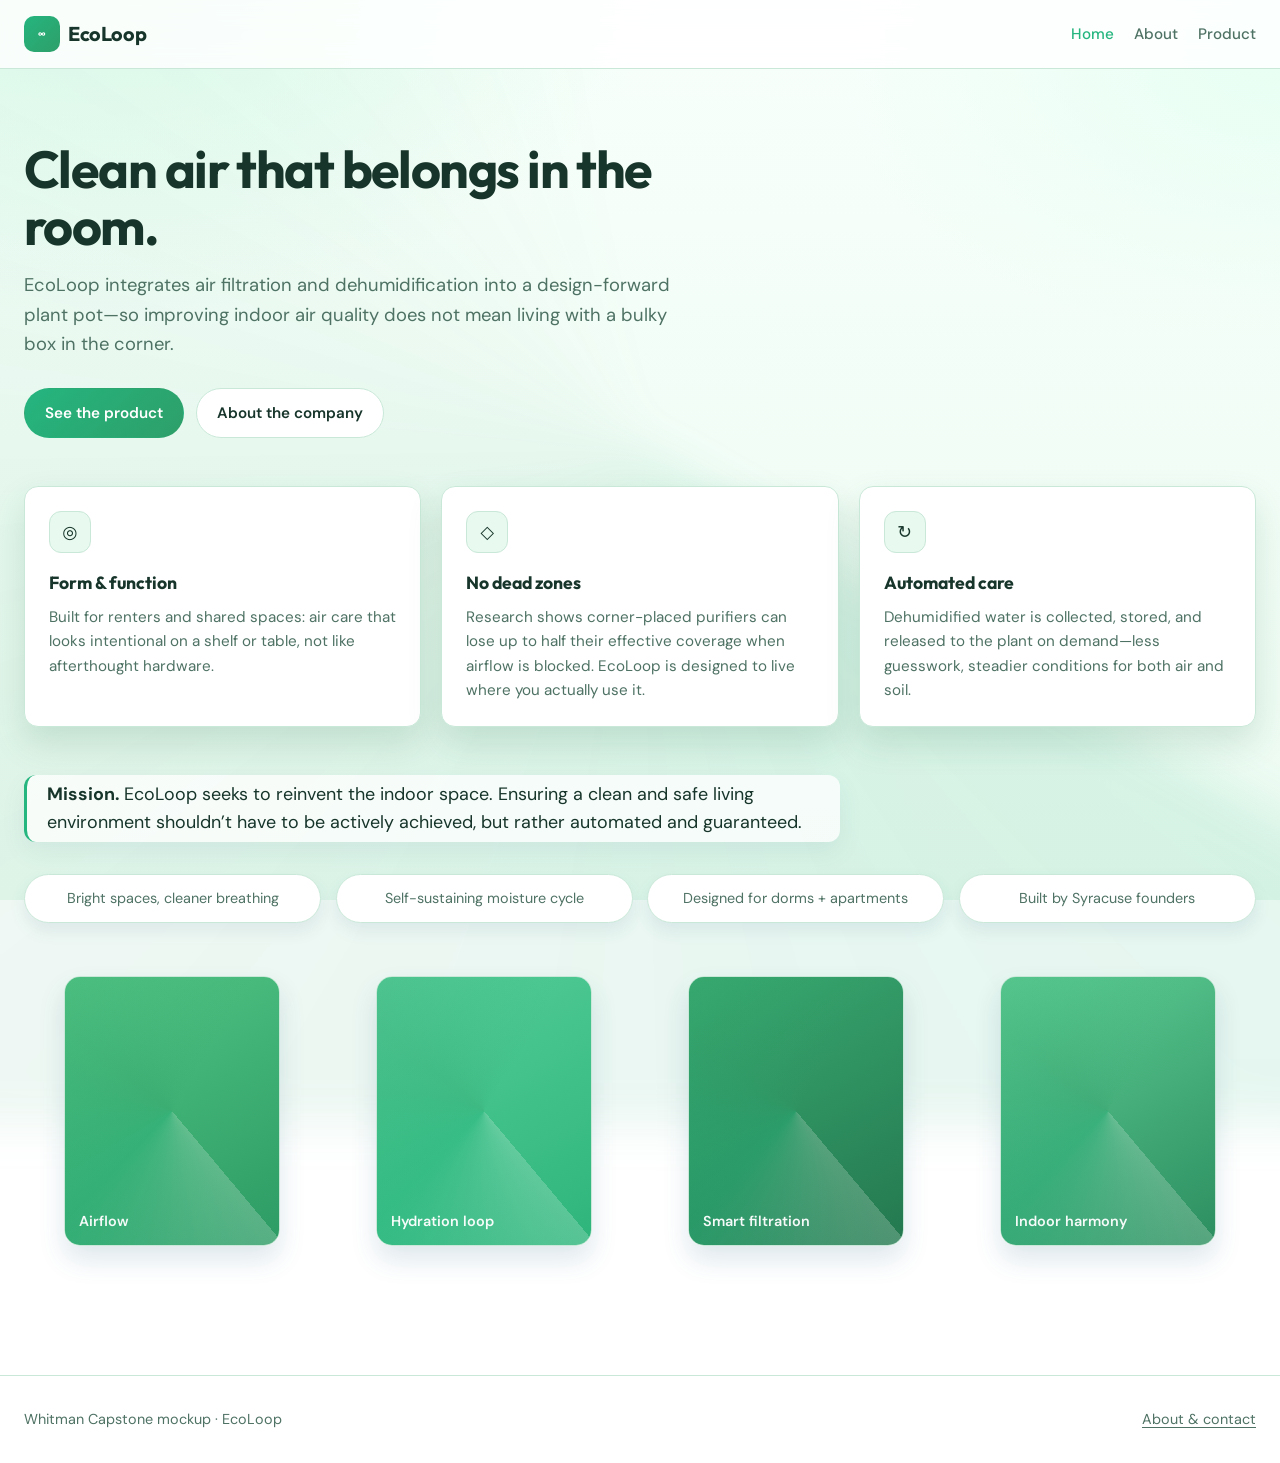
==== index.html @ 298b7ceb "inital website layout" ====
<!DOCTYPE html>
<html lang="en">
  <head>
    <meta charset="UTF-8" />
    <meta name="viewport" content="width=device-width, initial-scale=1" />
    <title>EcoLoop — Home</title>
    <link rel="preconnect" href="https://fonts.googleapis.com" />
    <link rel="preconnect" href="https://fonts.gstatic.com" crossorigin />
    <link
      href="https://fonts.googleapis.com/css2?family=DM+Sans:ital,opsz,wght@0,9..40,400;0,9..40,500;0,9..40,600;0,9..40,700;1,9..40,400&family=Outfit:wght@500;600;700&display=swap"
      rel="stylesheet"
    />
    <link rel="stylesheet" href="styles.css" />
  </head>
  <body>
    <header class="site-header">
      <div class="header-inner">
        <a class="logo" href="index.html">
          <span class="logo-mark" aria-hidden="true">∞</span>
          EcoLoop
        </a>
        <nav class="nav" aria-label="Main">
          <a href="index.html" aria-current="page">Home</a>
          <a href="about.html">About</a>
          <a href="product.html">Product</a>
        </nav>
      </div>
    </header>

    <main>
      <section class="hero">
        <h1>Clean air that belongs in the room.</h1>
        <p class="lead">
          EcoLoop integrates air filtration and dehumidification into a design-forward plant pot—so
          improving indoor air quality does not mean living with a bulky box in the corner.
        </p>
        <div class="btn-row">
          <a class="btn btn-primary" href="product.html">See the product</a>
          <a class="btn btn-ghost" href="about.html">About the company</a>
        </div>

        <div class="grid-3">
          <article class="card">
            <div class="icon-pill" aria-hidden="true">◎</div>
            <h3>Form &amp; function</h3>
            <p>
              Built for renters and shared spaces: air care that looks intentional on a shelf or
              table, not like afterthought hardware.
            </p>
          </article>
          <article class="card">
            <div class="icon-pill" aria-hidden="true">◇</div>
            <h3>No dead zones</h3>
            <p>
              Research shows corner-placed purifiers can lose up to half their effective coverage when
              airflow is blocked. EcoLoop is designed to live where you actually use it.
            </p>
          </article>
          <article class="card">
            <div class="icon-pill" aria-hidden="true">↻</div>
            <h3>Automated care</h3>
            <p>
              Dehumidified water is collected, stored, and released to the plant on demand—less
              guesswork, steadier conditions for both air and soil.
            </p>
          </article>
        </div>

        <blockquote class="mission-block" style="margin-top: 3rem">
          <p>
            <strong>Mission.</strong> EcoLoop seeks to reinvent the indoor space. Ensuring a clean and
            safe living environment shouldn’t have to be actively achieved, but rather automated and
            guaranteed.
          </p>
        </blockquote>

        <div class="highlight-strip">
          <div class="highlight-chip">Bright spaces, cleaner breathing</div>
          <div class="highlight-chip">Self-sustaining moisture cycle</div>
          <div class="highlight-chip">Designed for dorms + apartments</div>
          <div class="highlight-chip">Built by Syracuse founders</div>
        </div>

        <div class="hero-media-grid">
          <figure class="media-tile">
            <div class="media-tile-visual visual-a"><span>Airflow</span></div>
          </figure>
          <figure class="media-tile">
            <div class="media-tile-visual visual-b"><span>Hydration loop</span></div>
          </figure>
          <figure class="media-tile">
            <div class="media-tile-visual visual-c"><span>Smart filtration</span></div>
          </figure>
          <figure class="media-tile">
            <div class="media-tile-visual visual-d"><span>Indoor harmony</span></div>
          </figure>
        </div>
      </section>
    </main>

    <footer class="site-footer">
      <div class="footer-inner">
        <span>Whitman Capstone mockup · EcoLoop</span>
        <span><a href="about.html">About &amp; contact</a></span>
      </div>
    </footer>
  </body>
</html>
---- styles.css ----
/* EcoLoop — shared styles */
:root {
  --bg: #f2fff7;
  --bg-elevated: #ffffff;
  --surface: #e8f9ef;
  --text: #17352a;
  --text-muted: #4e7264;
  --accent: #25b57f;
  --accent-dim: #2e9f69;
  --ring: #c9e8d8;
  --font-sans: "DM Sans", system-ui, sans-serif;
  --font-display: "Outfit", var(--font-sans);
  --radius: 14px;
  --shadow: 0 16px 34px rgba(39, 112, 77, 0.16);
  --page-gutter: 1.5rem;
}

*,
*::before,
*::after {
  box-sizing: border-box;
}

html {
  scroll-behavior: smooth;
}

body {
  margin: 0;
  min-height: 100vh;
  display: flex;
  flex-direction: column;
  font-family: var(--font-sans);
  font-size: 1.05rem;
  line-height: 1.6;
  color: var(--text);
  background: radial-gradient(1000px 700px at 8% -10%, #d9fbe9 0%, transparent 58%),
    radial-gradient(900px 600px at 100% 5%, #e7fff3 0%, transparent 50%),
    linear-gradient(180deg, #f8fffb 0%, #ecfbf2 100%);
  background-attachment: fixed;
}

body::before {
  content: "";
  position: fixed;
  inset: -25%;
  background: conic-gradient(from 120deg, rgba(37, 181, 127, 0.12), rgba(46, 159, 105, 0.08), transparent 65%);
  filter: blur(24px);
  z-index: -1;
  animation: drift 20s linear infinite;
}

a {
  color: var(--accent);
  text-decoration-thickness: 1px;
  text-underline-offset: 3px;
}

a:hover {
  color: #1f8f62;
}

img {
  max-width: 100%;
  height: auto;
  display: block;
}

.site-header {
  position: sticky;
  top: 0;
  z-index: 50;
  border-bottom: 1px solid var(--ring);
  background: color-mix(in srgb, #ffffff 82%, transparent);
  backdrop-filter: blur(12px);
}

.header-inner {
  box-sizing: border-box;
  width: 100%;
  max-width: none;
  margin: 0;
  padding: 1rem var(--page-gutter);
  display: flex;
  align-items: center;
  justify-content: space-between;
  gap: 1rem;
}

.logo {
  font-family: var(--font-display);
  font-weight: 700;
  font-size: 1.25rem;
  letter-spacing: -0.02em;
  color: var(--text);
  text-decoration: none;
  display: inline-flex;
  align-items: center;
  gap: 0.5rem;
}

.logo-mark {
  width: 36px;
  height: 36px;
  border-radius: 10px;
  background: linear-gradient(135deg, var(--accent) 0%, var(--accent-dim) 100%);
  display: grid;
  place-items: center;
  font-size: 0.65rem;
  font-weight: 800;
  color: #ffffff;
  letter-spacing: 0;
}

.nav {
  display: flex;
  flex-wrap: wrap;
  gap: 0.35rem 1.25rem;
  align-items: center;
}

.nav a {
  color: var(--text-muted);
  text-decoration: none;
  font-weight: 500;
  font-size: 0.95rem;
}

.nav a:hover {
  color: var(--text);
}

.nav a[aria-current="page"] {
  color: var(--accent);
}

main {
  box-sizing: border-box;
  width: 100%;
  max-width: none;
  margin: 0;
  padding: 2.5rem var(--page-gutter) 4rem;
}

.hero {
  padding: 2rem 0 3rem;
}

.hero h1 {
  font-family: var(--font-display);
  font-size: clamp(2.25rem, 5vw, 3.25rem);
  line-height: 1.1;
  letter-spacing: -0.03em;
  margin: 0 0 1rem;
  max-width: 18ch;
}

.lead {
  font-size: 1.15rem;
  color: var(--text-muted);
  max-width: 52ch;
  margin: 0 0 1.75rem;
}

.btn-row {
  display: flex;
  flex-wrap: wrap;
  gap: 0.75rem;
}

.btn {
  display: inline-flex;
  align-items: center;
  justify-content: center;
  padding: 0.75rem 1.25rem;
  border-radius: 999px;
  font-weight: 600;
  font-size: 0.95rem;
  text-decoration: none;
  border: 1px solid transparent;
  cursor: pointer;
  transition: transform 0.15s ease, background 0.15s ease, border-color 0.15s ease;
}

.btn:active {
  transform: scale(0.98);
}

.btn-primary {
  background: linear-gradient(135deg, var(--accent) 0%, var(--accent-dim) 100%);
  color: #ffffff;
}

.btn-primary:hover {
  filter: brightness(1.06);
  color: #ffffff;
}

.btn-ghost {
  background: #ffffff;
  border-color: var(--ring);
  color: var(--text);
}

.btn-ghost:hover {
  border-color: var(--accent-dim);
  color: var(--accent);
}

.grid-3 {
  display: grid;
  gap: 1.25rem;
  margin-top: 3rem;
}

@media (min-width: 720px) {
  .grid-3 {
    grid-template-columns: repeat(3, 1fr);
  }
}

.card {
  background: var(--bg-elevated);
  border: 1px solid var(--ring);
  border-radius: var(--radius);
  padding: 1.5rem;
  box-shadow: var(--shadow);
  transition: transform 0.25s ease, box-shadow 0.25s ease;
}

.card:hover {
  transform: translateY(-4px);
  box-shadow: 0 20px 38px rgba(44, 106, 145, 0.2);
}

.card h3 {
  font-family: var(--font-display);
  margin: 0 0 0.5rem;
  font-size: 1.1rem;
}

.card p {
  margin: 0;
  color: var(--text-muted);
  font-size: 0.95rem;
}

.icon-pill {
  width: 42px;
  height: 42px;
  border-radius: 12px;
  background: var(--surface);
  border: 1px solid var(--ring);
  display: grid;
  place-items: center;
  margin-bottom: 1rem;
  font-size: 1.1rem;
}

.page-title {
  font-family: var(--font-display);
  font-size: clamp(1.75rem, 4vw, 2.5rem);
  letter-spacing: -0.02em;
  margin: 0 0 0.5rem;
}

.subtitle {
  color: var(--text-muted);
  margin: 0 0 2rem;
  max-width: 60ch;
}

.prose p {
  margin: 0 0 1rem;
  color: var(--text-muted);
}

.prose p:last-child {
  margin-bottom: 0;
}

.mission-block {
  border-left: 3px solid var(--accent);
  padding: 0.35rem 0 0.35rem 1.25rem;
  margin: 0 0 2rem;
  color: var(--text);
  background: rgba(255, 255, 255, 0.75);
  border-radius: 12px;
  box-shadow: 0 10px 24px rgba(49, 106, 141, 0.08);
  font-size: 1.12rem;
  line-height: 1.55;
  max-width: 68ch;
}

.mission-block p {
  margin: 0;
}

.team-showcase {
  margin-top: 2.5rem;
  text-align: center;
}

.team-showcase > .subtitle {
  margin-left: auto;
  margin-right: auto;
}

.team-meet-title {
  font-family: var(--font-display);
  font-size: clamp(1.65rem, 3.5vw, 2.25rem);
  font-weight: 700;
  letter-spacing: -0.02em;
  margin: 0 0 0.5rem;
  color: var(--text);
}

.team-grid {
  display: grid;
  gap: 1.5rem;
  margin-top: 2rem;
  text-align: left;
  grid-template-columns: 1fr;
}

@media (min-width: 640px) {
  .team-grid {
    grid-template-columns: repeat(2, 1fr);
  }
}

@media (min-width: 1024px) {
  .team-grid {
    grid-template-columns: repeat(3, 1fr);
  }
}

.team-card {
  --card-bg: #eceef1;
  --card-text: #141816;
  --card-muted: #5c6560;
  --card-accent: #5b4fc9;
  background: var(--card-bg);
  border-radius: 20px;
  overflow: hidden;
  box-shadow: 0 12px 40px rgba(0, 0, 0, 0.2);
  border: 1px solid color-mix(in srgb, var(--card-bg) 70%, #000);
  transition: transform 0.2s ease, box-shadow 0.2s ease;
}

@media (hover: hover) {
  .team-card:hover {
    transform: translateY(-3px);
    box-shadow: 0 18px 48px rgba(0, 0, 0, 0.28);
  }
}

.team-card:focus-within {
  outline: 2px solid var(--accent);
  outline-offset: 3px;
}

.team-card-media {
  position: relative;
  aspect-ratio: 4 / 5;
  overflow: hidden;
  background: #d8dde4;
}

.team-card-photo {
  width: 100%;
  height: 100%;
  display: grid;
  place-items: center;
  font-family: var(--font-display);
  font-size: clamp(2.5rem, 8vw, 3.5rem);
  font-weight: 700;
  color: rgba(255, 255, 255, 0.92);
  text-shadow: 0 1px 2px rgba(0, 0, 0, 0.25);
}

.team-card:nth-child(1) .team-card-photo {
  background: linear-gradient(155deg, #2a6b52, #1a3d30);
}

.team-card:nth-child(2) .team-card-photo {
  background: linear-gradient(155deg, #3d5a80, #243a52);
}

.team-card:nth-child(3) .team-card-photo {
  background: linear-gradient(155deg, #5c4a7a, #352848);
}

.team-card:nth-child(4) .team-card-photo {
  background: linear-gradient(155deg, #8b4d6b, #4d2638);
}

.team-card:nth-child(5) .team-card-photo {
  background: linear-gradient(155deg, #4a6fa5, #2a4266);
}

.team-card-photo img {
  width: 100%;
  height: 100%;
  object-fit: cover;
}

.team-card-overlay {
  position: absolute;
  inset: 0;
  padding: 1.15rem 1.25rem;
  background: rgba(15, 20, 18, 0.92);
  color: var(--text);
  font-size: clamp(0.95rem, 2.1vw, 1.1rem);
  line-height: 1.55;
  overflow-y: auto;
  opacity: 0;
  visibility: hidden;
  pointer-events: none;
  transition: opacity 0.28s ease, visibility 0.28s ease;
}

.team-card-overlay p {
  margin: 0;
  color: #c5d4cc;
}

@media (prefers-reduced-motion: reduce) {
  .team-card-overlay {
    transition: none;
  }

  .team-card {
    transition: none;
  }
}

.team-card:hover .team-card-overlay,
.team-card:focus-within .team-card-overlay {
  opacity: 1;
  visibility: visible;
  pointer-events: auto;
}

.team-card-body {
  padding: 1rem 1.15rem 1.15rem;
  background: var(--card-bg);
}

.team-card-body h3 {
  font-family: var(--font-display);
  margin: 0 0 0.2rem;
  font-size: 1.1rem;
  font-weight: 700;
  color: var(--card-text);
}

.team-card-title {
  margin: 0 0 0.85rem;
  font-size: 0.88rem;
  color: var(--card-muted);
  font-weight: 500;
}

.team-linkedin {
  display: inline-flex;
  align-items: center;
  justify-content: center;
  width: 34px;
  height: 34px;
  border-radius: 50%;
  background: var(--card-accent);
  color: #fff;
  text-decoration: none;
  transition: transform 0.15s ease, filter 0.15s ease;
}

.team-linkedin:hover {
  filter: brightness(1.08);
  color: #fff;
}

.team-linkedin svg {
  width: 16px;
  height: 16px;
}

.split {
  display: grid;
  gap: 2rem;
  align-items: start;
}

@media (min-width: 860px) {
  .split {
    grid-template-columns: 1fr 1fr;
  }
}

.panel {
  background: var(--bg-elevated);
  border: 1px solid var(--ring);
  border-radius: var(--radius);
  padding: 1.75rem;
}

.panel h2 {
  font-family: var(--font-display);
  font-size: 1.25rem;
  margin: 0 0 1rem;
}

.panel ul {
  margin: 0;
  padding-left: 1.2rem;
  color: var(--text-muted);
}

.panel li + li {
  margin-top: 0.5rem;
}

.product-hero {
  display: grid;
  gap: 2rem;
  align-items: center;
}

@media (min-width: 900px) {
  .product-hero {
    grid-template-columns: 1.1fr 0.9fr;
  }
}

.product-visual {
  aspect-ratio: 4 / 3;
  border-radius: calc(var(--radius) + 4px);
  border: 1px solid var(--ring);
  background: linear-gradient(160deg, var(--surface) 0%, #121816 100%);
  display: grid;
  place-items: center;
  position: relative;
  overflow: hidden;
}

.product-visual::before {
  content: "";
  position: absolute;
  inset: -40%;
  background: conic-gradient(from 120deg, transparent, rgba(61, 214, 140, 0.12), transparent 45%);
  animation: spin 18s linear infinite;
}

@keyframes spin {
  to {
    transform: rotate(360deg);
  }
}

.product-placeholder {
  position: relative;
  z-index: 1;
  text-align: center;
  padding: 2rem;
}

.product-placeholder strong {
  display: block;
  font-family: var(--font-display);
  font-size: 1.5rem;
  margin-bottom: 0.35rem;
}

.product-placeholder span {
  color: var(--text-muted);
  font-size: 0.9rem;
}

.hero-media-grid {
  margin-top: 2.25rem;
  display: grid;
  gap: 1rem;
  grid-template-columns: repeat(2, 1fr);
}

@media (min-width: 900px) {
  .hero-media-grid {
    grid-template-columns: repeat(4, 1fr);
  }
}

.media-tile {
  aspect-ratio: 4 / 5;
  border-radius: 16px;
  overflow: hidden;
  border: 1px solid var(--ring);
  box-shadow: 0 14px 26px rgba(58, 109, 145, 0.16);
  animation: bob 6s ease-in-out infinite;
}

.media-tile:nth-child(2n) {
  animation-delay: 0.8s;
}

.media-tile img {
  width: 100%;
  height: 100%;
  object-fit: cover;
}

.media-tile-visual {
  width: 100%;
  height: 100%;
  position: relative;
  overflow: hidden;
}

.media-tile-visual::before {
  content: "";
  position: absolute;
  inset: -30%;
  background: conic-gradient(from 140deg, rgba(255, 255, 255, 0.2), rgba(37, 181, 127, 0.35), rgba(46, 159, 105, 0.25), transparent 70%);
  animation: spin 11s linear infinite;
}

.media-tile-visual span {
  position: absolute;
  left: 0.85rem;
  bottom: 0.75rem;
  z-index: 1;
  font-size: 0.9rem;
  font-weight: 600;
  color: rgba(255, 255, 255, 0.95);
}

.visual-a {
  background: linear-gradient(150deg, #52c685, #2d9b64);
}

.visual-b {
  background: linear-gradient(150deg, #56ce9a, #2eb57b);
}

.visual-c {
  background: linear-gradient(150deg, #39aa71, #24784f);
}

.visual-d {
  background: linear-gradient(150deg, #5fcf96, #2c8e5f);
}

.highlight-strip {
  margin-top: 2rem;
  display: grid;
  gap: 0.9rem;
  grid-template-columns: repeat(2, minmax(0, 1fr));
}

@media (min-width: 900px) {
  .highlight-strip {
    grid-template-columns: repeat(4, minmax(0, 1fr));
  }
}

.highlight-chip {
  background: #ffffff;
  border: 1px solid var(--ring);
  border-radius: 999px;
  padding: 0.75rem 1rem;
  font-size: 0.9rem;
  color: var(--text-muted);
  text-align: center;
  box-shadow: 0 8px 16px rgba(64, 114, 149, 0.1);
}

.floating {
  animation: bob 5.5s ease-in-out infinite;
}

.product-showcase {
  margin-top: 2.25rem;
  display: grid;
  gap: 1.1rem;
  grid-template-columns: repeat(2, 1fr);
}

@media (min-width: 960px) {
  .product-showcase {
    grid-template-columns: repeat(3, 1fr);
  }
}

.product-shot {
  border-radius: 16px;
  overflow: hidden;
  border: 1px solid var(--ring);
  background: #ffffff;
  box-shadow: 0 12px 28px rgba(61, 111, 147, 0.16);
}

.product-shot img {
  width: 100%;
  aspect-ratio: 4 / 3;
  object-fit: cover;
}

.product-shot figcaption {
  padding: 0.65rem 0.8rem 0.8rem;
  font-size: 0.85rem;
  color: var(--text-muted);
}

.product-shot-visual {
  aspect-ratio: 4 / 3;
  position: relative;
  overflow: hidden;
}

.product-shot-visual::before {
  content: "";
  position: absolute;
  inset: -25%;
  background: radial-gradient(circle at 25% 25%, rgba(255, 255, 255, 0.5), transparent 35%),
    conic-gradient(from 100deg, rgba(37, 181, 127, 0.5), rgba(46, 159, 105, 0.18), transparent 75%);
  animation: spin 13s linear infinite;
}

.product-shot-visual span {
  position: absolute;
  left: 0.8rem;
  bottom: 0.8rem;
  z-index: 1;
  color: #ffffff;
  font-size: 0.95rem;
  font-weight: 700;
  text-shadow: 0 1px 2px rgba(0, 0, 0, 0.2);
}

@keyframes bob {
  0%,
  100% {
    transform: translateY(0);
  }
  50% {
    transform: translateY(-8px);
  }
}

@keyframes drift {
  0% {
    transform: rotate(0deg) scale(1);
  }
  50% {
    transform: rotate(180deg) scale(1.05);
  }
  100% {
    transform: rotate(360deg) scale(1);
  }
}

.spec-table {
  width: 100%;
  border-collapse: collapse;
  font-size: 0.95rem;
}

.spec-table th,
.spec-table td {
  text-align: left;
  padding: 0.65rem 0;
  border-bottom: 1px solid var(--ring);
}

.spec-table th {
  color: var(--text-muted);
  font-weight: 500;
  width: 42%;
}

.site-footer {
  border-top: 1px solid var(--ring);
  padding: 2rem var(--page-gutter);
  margin-top: auto;
}

.footer-inner {
  box-sizing: border-box;
  width: 100%;
  max-width: none;
  margin: 0;
  display: flex;
  flex-wrap: wrap;
  gap: 1rem;
  justify-content: space-between;
  align-items: center;
  color: var(--text-muted);
  font-size: 0.9rem;
}

.footer-inner a {
  color: var(--text-muted);
}

.footer-inner a:hover {
  color: var(--accent);
}
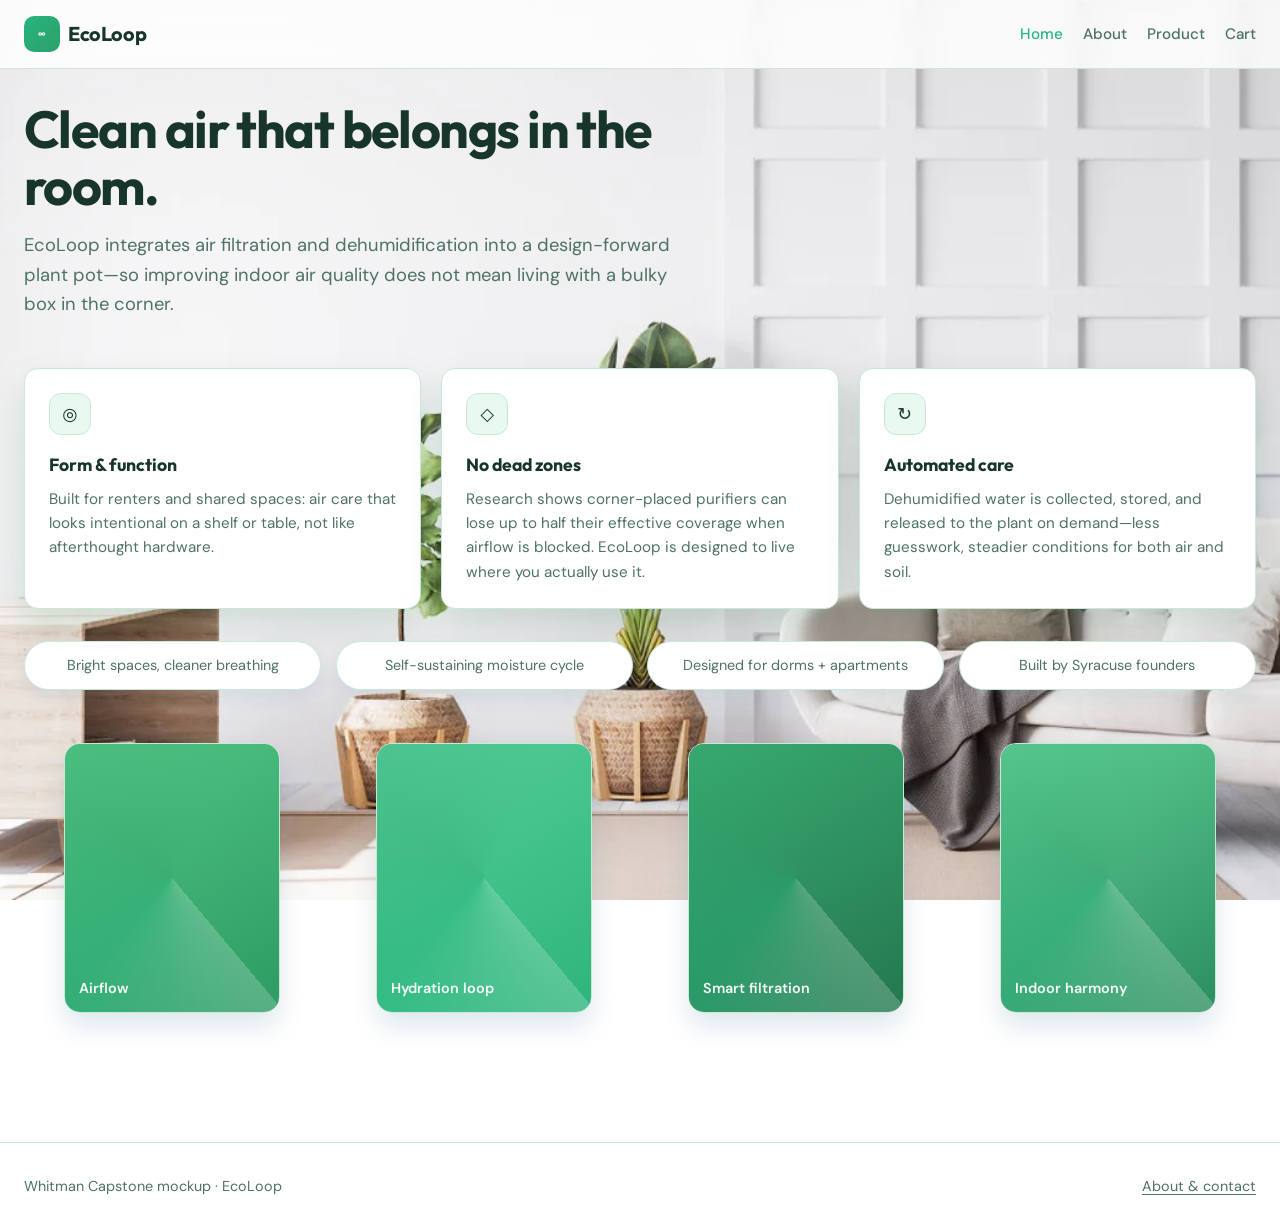
==== commit e90d05d0: "background and initial changes" ====
--- a/index.html
+++ b/index.html
@@ -12,7 +12,7 @@
     />
     <link rel="stylesheet" href="styles.css" />
   </head>
-  <body>
+  <body class="home-page">
     <header class="site-header">
       <div class="header-inner">
         <a class="logo" href="index.html">
@@ -23,6 +23,7 @@
           <a href="index.html" aria-current="page">Home</a>
           <a href="about.html">About</a>
           <a href="product.html">Product</a>
+          <a href="cart.html">Cart</a>
         </nav>
       </div>
     </header>
@@ -34,10 +35,6 @@
           EcoLoop integrates air filtration and dehumidification into a design-forward plant pot—so
           improving indoor air quality does not mean living with a bulky box in the corner.
         </p>
-        <div class="btn-row">
-          <a class="btn btn-primary" href="product.html">See the product</a>
-          <a class="btn btn-ghost" href="about.html">About the company</a>
-        </div>
 
         <div class="grid-3">
           <article class="card">
@@ -65,14 +62,6 @@
             </p>
           </article>
         </div>
-
-        <blockquote class="mission-block" style="margin-top: 3rem">
-          <p>
-            <strong>Mission.</strong> EcoLoop seeks to reinvent the indoor space. Ensuring a clean and
-            safe living environment shouldn’t have to be actively achieved, but rather automated and
-            guaranteed.
-          </p>
-        </blockquote>
 
         <div class="highlight-strip">
           <div class="highlight-chip">Bright spaces, cleaner breathing</div>
--- a/styles.css
+++ b/styles.css
@@ -50,6 +50,22 @@
   animation: drift 20s linear infinite;
 }
 
+.home-page {
+  background: url("images/minimalisthome") center / cover fixed no-repeat;
+}
+
+.home-page::before {
+  display: none;
+}
+
+.home-page main {
+  padding-top: 1.25rem;
+}
+
+.home-page .hero {
+  padding-top: 0.75rem;
+}
+
 a {
   color: var(--accent);
   text-decoration-thickness: 1px;
@@ -777,6 +793,45 @@
   width: 42%;
 }
 
+.comparison-wrap {
+  overflow-x: auto;
+}
+
+.comparison-table {
+  width: 100%;
+  border-collapse: collapse;
+  min-width: 760px;
+  font-size: 0.93rem;
+}
+
+.comparison-table th,
+.comparison-table td {
+  border-bottom: 1px solid var(--ring);
+  padding: 0.75rem 0.55rem;
+  text-align: left;
+  vertical-align: top;
+}
+
+.comparison-table thead th {
+  font-family: var(--font-display);
+  color: var(--text);
+  font-size: 0.98rem;
+}
+
+.comparison-table tbody th {
+  color: var(--text);
+  width: 20%;
+  font-weight: 600;
+}
+
+.comparison-table tbody td {
+  color: var(--text-muted);
+}
+
+.cart-panel p {
+  color: var(--text-muted);
+}
+
 .site-footer {
   border-top: 1px solid var(--ring);
   padding: 2rem var(--page-gutter);
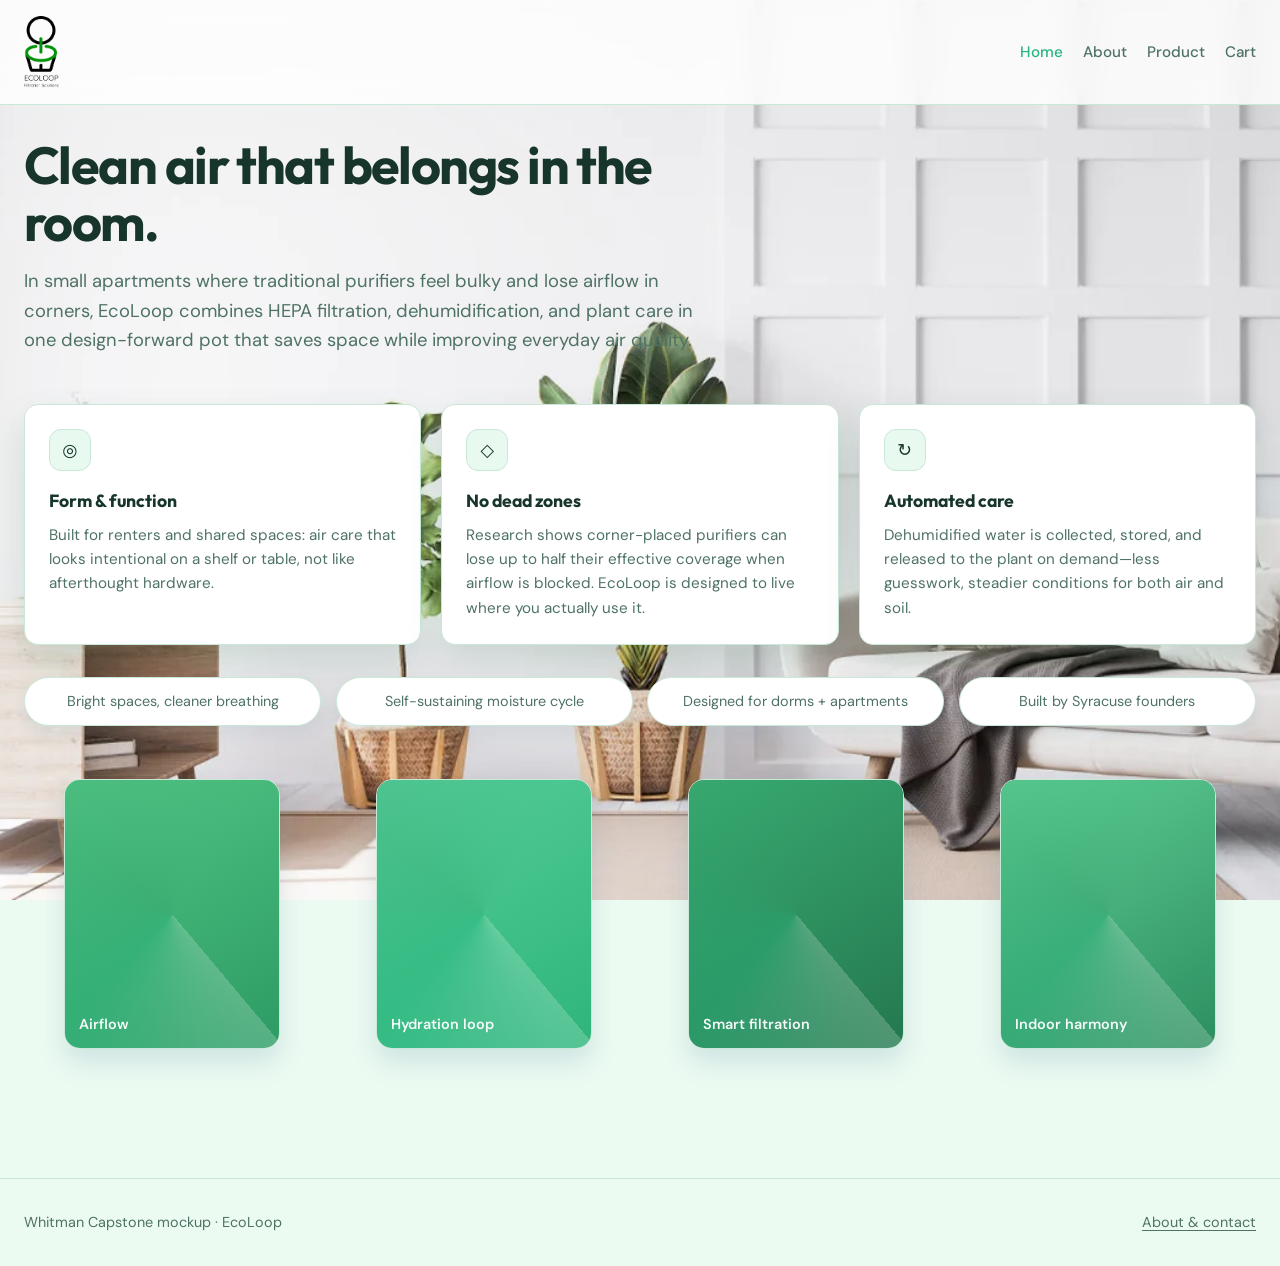
==== commit 3d978b8b: "more updates" ====
--- a/index.html
+++ b/index.html
@@ -16,8 +16,13 @@
     <header class="site-header">
       <div class="header-inner">
         <a class="logo" href="index.html">
-          <span class="logo-mark" aria-hidden="true">∞</span>
-          EcoLoop
+          <img
+            class="logo-img"
+            src="images/EcoLoopLogo.png"
+            alt="EcoLoop — Filtration Solutions"
+            width="194"
+            height="392"
+          />
         </a>
         <nav class="nav" aria-label="Main">
           <a href="index.html" aria-current="page">Home</a>
@@ -32,8 +37,9 @@
       <section class="hero">
         <h1>Clean air that belongs in the room.</h1>
         <p class="lead">
-          EcoLoop integrates air filtration and dehumidification into a design-forward plant pot—so
-          improving indoor air quality does not mean living with a bulky box in the corner.
+          In small apartments where traditional purifiers feel bulky and lose airflow in corners,
+          EcoLoop combines HEPA filtration, dehumidification, and plant care in one design-forward pot
+          that saves space while improving everyday air quality.
         </p>
 
         <div class="grid-3">
--- a/styles.css
+++ b/styles.css
@@ -51,7 +51,12 @@
 }
 
 .home-page {
-  background: url("images/minimalisthome") center / cover fixed no-repeat;
+  background-color: #ecfbf2;
+  background-image: url("./images/minimalisthome.webp"), url("images/minimalisthome.webp");
+  background-position: center;
+  background-size: cover;
+  background-attachment: fixed;
+  background-repeat: no-repeat;
 }
 
 .home-page::before {
@@ -104,28 +109,30 @@
 }
 
 .logo {
-  font-family: var(--font-display);
-  font-weight: 700;
-  font-size: 1.25rem;
-  letter-spacing: -0.02em;
-  color: var(--text);
   text-decoration: none;
   display: inline-flex;
   align-items: center;
-  gap: 0.5rem;
-}
-
-.logo-mark {
-  width: 36px;
-  height: 36px;
+  flex-shrink: 0;
+  line-height: 0;
   border-radius: 10px;
-  background: linear-gradient(135deg, var(--accent) 0%, var(--accent-dim) 100%);
-  display: grid;
-  place-items: center;
-  font-size: 0.65rem;
-  font-weight: 800;
-  color: #ffffff;
-  letter-spacing: 0;
+}
+
+.logo:focus-visible {
+  outline: 2px solid var(--accent);
+  outline-offset: 4px;
+}
+
+.logo-img {
+  height: 4.5rem;
+  width: auto;
+  display: block;
+  object-fit: contain;
+}
+
+@media (max-width: 520px) {
+  .logo-img {
+    height: 3.5rem;
+  }
 }
 
 .nav {
@@ -501,18 +508,6 @@
   height: 16px;
 }
 
-.split {
-  display: grid;
-  gap: 2rem;
-  align-items: start;
-}
-
-@media (min-width: 860px) {
-  .split {
-    grid-template-columns: 1fr 1fr;
-  }
-}
-
 .panel {
   background: var(--bg-elevated);
   border: 1px solid var(--ring);
@@ -549,22 +544,10 @@
 }
 
 .product-visual {
-  aspect-ratio: 4 / 3;
-  border-radius: calc(var(--radius) + 4px);
-  border: 1px solid var(--ring);
-  background: linear-gradient(160deg, var(--surface) 0%, #121816 100%);
-  display: grid;
-  place-items: center;
-  position: relative;
-  overflow: hidden;
-}
-
-.product-visual::before {
-  content: "";
-  position: absolute;
-  inset: -40%;
-  background: conic-gradient(from 120deg, transparent, rgba(61, 214, 140, 0.12), transparent 45%);
-  animation: spin 18s linear infinite;
+  display: flex;
+  justify-content: center;
+  align-items: flex-start;
+  overflow: visible;
 }
 
 @keyframes spin {
@@ -573,23 +556,18 @@
   }
 }
 
-.product-placeholder {
-  position: relative;
-  z-index: 1;
-  text-align: center;
-  padding: 2rem;
-}
-
-.product-placeholder strong {
-  display: block;
-  font-family: var(--font-display);
-  font-size: 1.5rem;
-  margin-bottom: 0.35rem;
-}
-
-.product-placeholder span {
-  color: var(--text-muted);
-  font-size: 0.9rem;
+.product-mockup {
+  width: min(640px, 120%);
+  max-width: none;
+  height: auto;
+  object-fit: contain;
+}
+
+@media (max-width: 899px) {
+  .product-mockup {
+    width: 100%;
+    max-width: 560px;
+  }
 }
 
 .hero-media-grid {
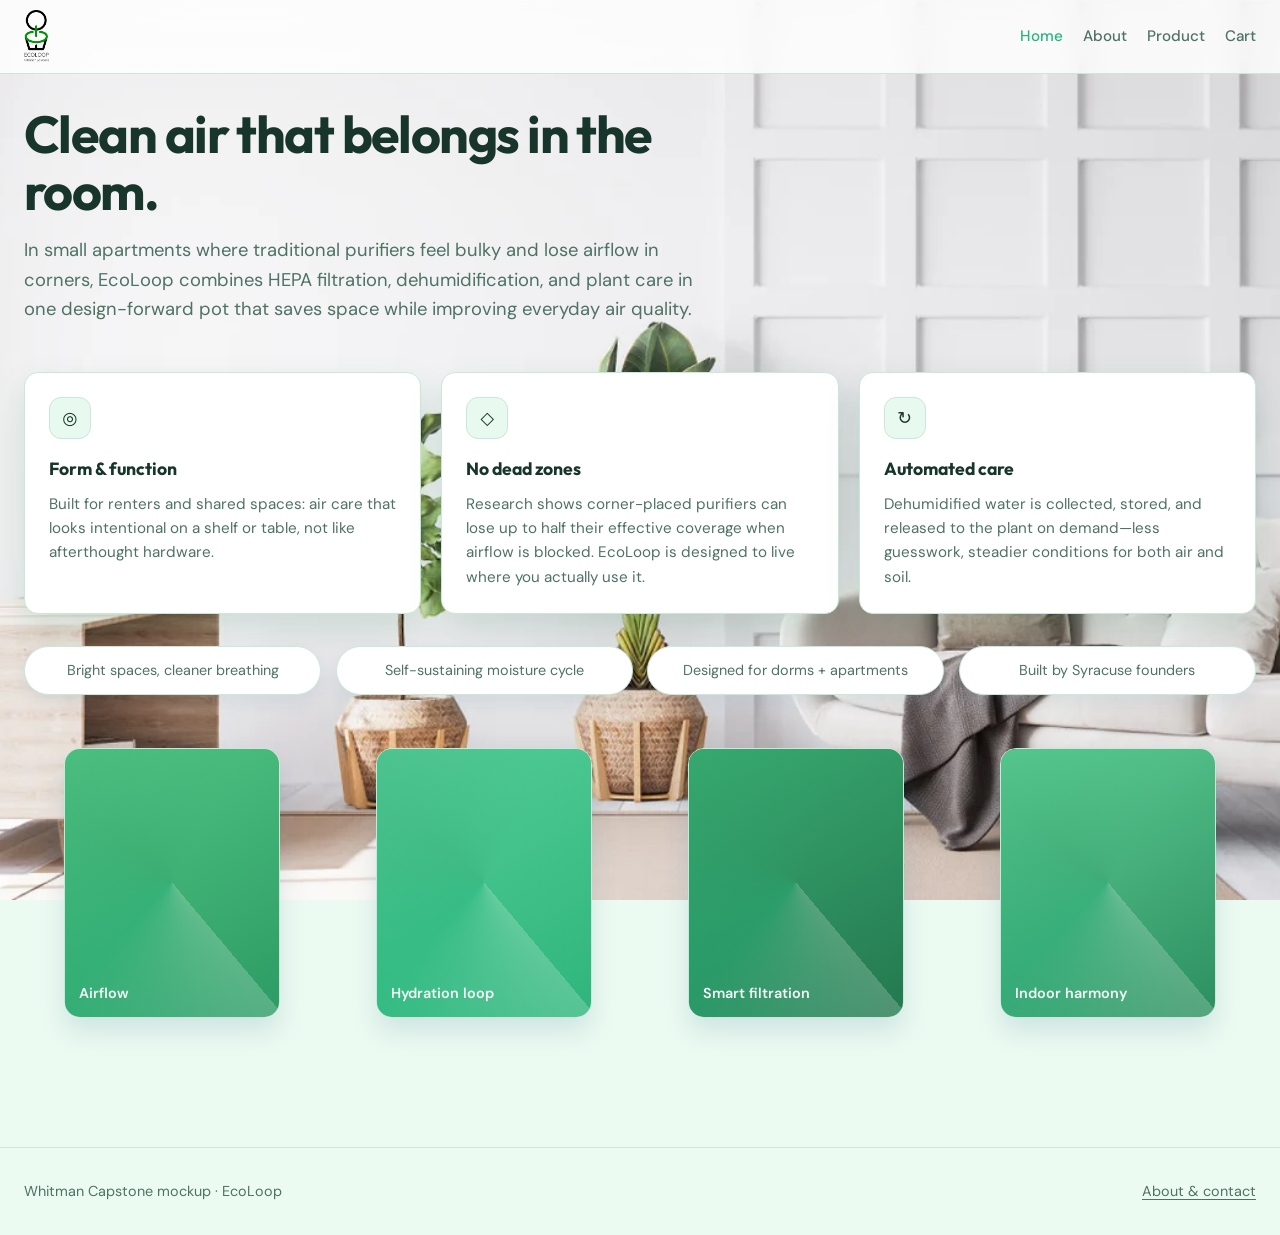
==== commit 1d1995d9: "fix logo css render issues" ====
--- a/index.html
+++ b/index.html
@@ -10,7 +10,7 @@
       href="https://fonts.googleapis.com/css2?family=DM+Sans:ital,opsz,wght@0,9..40,400;0,9..40,500;0,9..40,600;0,9..40,700;1,9..40,400&family=Outfit:wght@500;600;700&display=swap"
       rel="stylesheet"
     />
-    <link rel="stylesheet" href="styles.css" />
+    <link rel="stylesheet" href="styles.css?v=20260415" />
   </head>
   <body class="home-page">
     <header class="site-header">
@@ -18,7 +18,7 @@
         <a class="logo" href="index.html">
           <img
             class="logo-img"
-            src="images/EcoLoopLogo.png"
+            src="images/EcoLoopLogo.png?v=20260415"
             alt="EcoLoop — Filtration Solutions"
             width="194"
             height="392"
--- a/styles.css
+++ b/styles.css
@@ -101,7 +101,8 @@
   width: 100%;
   max-width: none;
   margin: 0;
-  padding: 1rem var(--page-gutter);
+  padding: 0.65rem var(--page-gutter);
+  min-height: 72px;
   display: flex;
   align-items: center;
   justify-content: space-between;
@@ -123,16 +124,10 @@
 }
 
 .logo-img {
-  height: 4.5rem;
+  height: 52px;
   width: auto;
   display: block;
   object-fit: contain;
-}
-
-@media (max-width: 520px) {
-  .logo-img {
-    height: 3.5rem;
-  }
 }
 
 .nav {
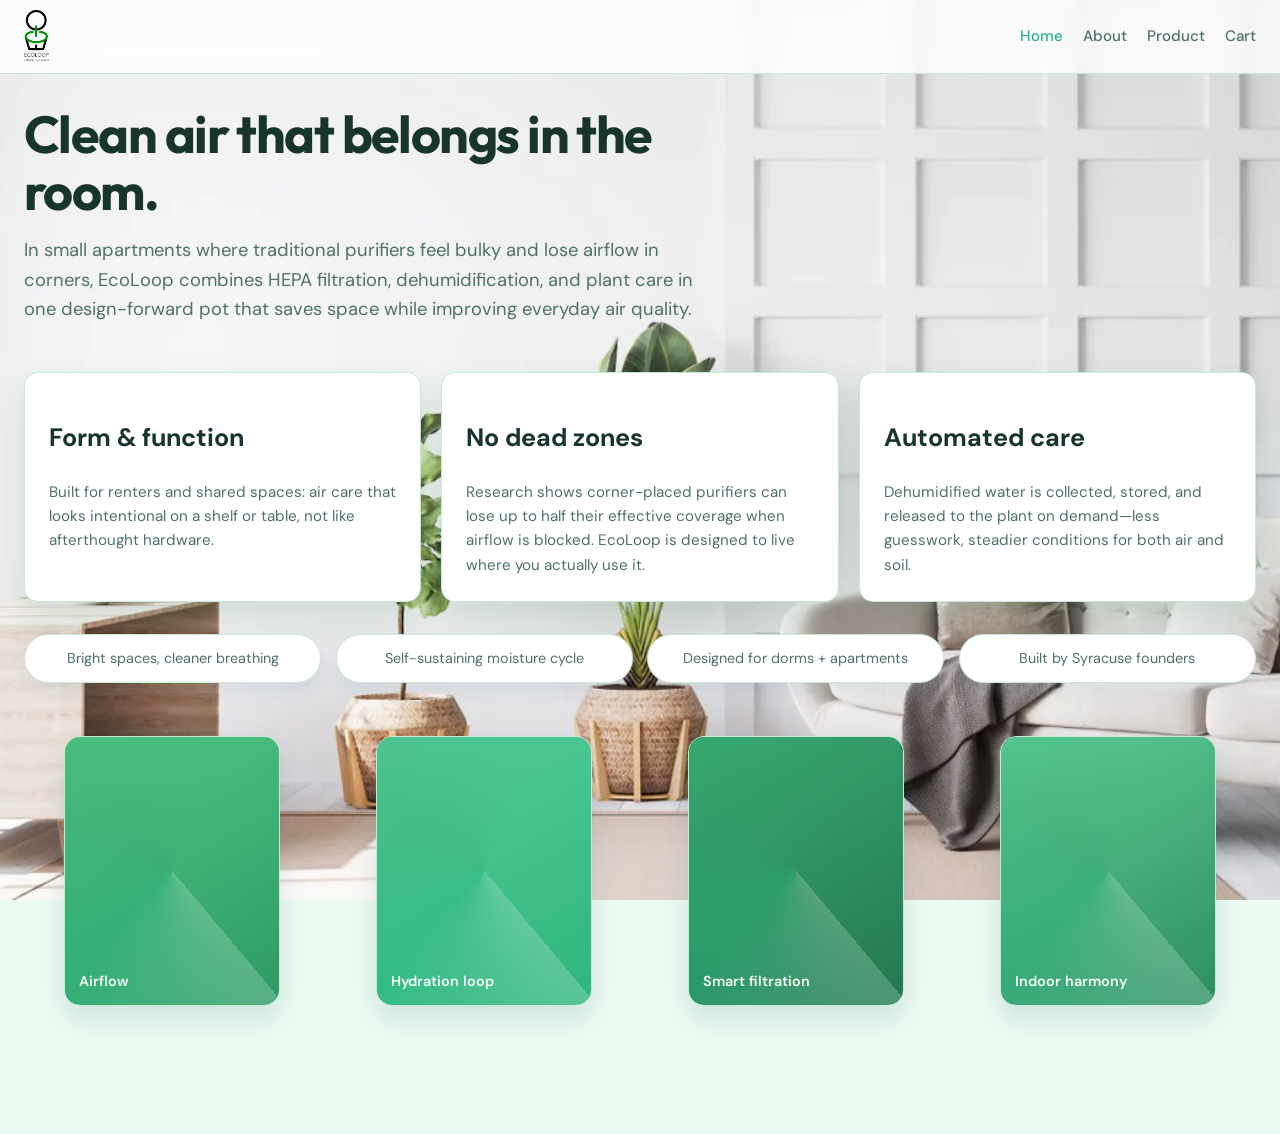
==== commit fe2b3437: "writing and page layout cleanup" ====
--- a/index.html
+++ b/index.html
@@ -44,24 +44,21 @@
 
         <div class="grid-3">
           <article class="card">
-            <div class="icon-pill" aria-hidden="true">◎</div>
-            <h3>Form &amp; function</h3>
+            <h2>Form &amp; function</h2>
             <p>
               Built for renters and shared spaces: air care that looks intentional on a shelf or
               table, not like afterthought hardware.
             </p>
           </article>
           <article class="card">
-            <div class="icon-pill" aria-hidden="true">◇</div>
-            <h3>No dead zones</h3>
+            <h2>No dead zones</h2>
             <p>
               Research shows corner-placed purifiers can lose up to half their effective coverage when
               airflow is blocked. EcoLoop is designed to live where you actually use it.
             </p>
           </article>
           <article class="card">
-            <div class="icon-pill" aria-hidden="true">↻</div>
-            <h3>Automated care</h3>
+            <h2>Automated care</h2>
             <p>
               Dehumidified water is collected, stored, and released to the plant on demand—less
               guesswork, steadier conditions for both air and soil.
@@ -92,12 +89,5 @@
         </div>
       </section>
     </main>
-
-    <footer class="site-footer">
-      <div class="footer-inner">
-        <span>Whitman Capstone mockup · EcoLoop</span>
-        <span><a href="about.html">About &amp; contact</a></span>
-      </div>
-    </footer>
   </body>
 </html>
--- a/styles.css
+++ b/styles.css
@@ -528,21 +528,55 @@
 
 .product-hero {
   display: grid;
-  gap: 2rem;
+  gap: 1.5rem;
   align-items: center;
 }
 
 @media (min-width: 900px) {
   .product-hero {
-    grid-template-columns: 1.1fr 0.9fr;
+    grid-template-columns: minmax(220px, 0.78fr) minmax(500px, 1.45fr) minmax(220px, 0.78fr);
+    gap: 2rem;
   }
 }
 
 .product-visual {
   display: flex;
   justify-content: center;
-  align-items: flex-start;
+  align-items: center;
   overflow: visible;
+}
+
+.product-info-card {
+  background: var(--bg-elevated);
+  border: 1px solid var(--ring);
+  border-radius: var(--radius);
+  padding: 1.35rem;
+  color: var(--text-muted);
+  align-self: start;
+}
+
+.product-info-card h2 {
+  margin: 0 0 0.75rem;
+  font-family: var(--font-display);
+  font-size: 1.15rem;
+  color: var(--text);
+}
+
+.product-info-card p {
+  margin: 0;
+}
+
+.product-info-card p + p {
+  margin-top: 0.85rem;
+}
+
+.product-info-card ul {
+  margin: 0.85rem 0 0;
+  padding-left: 1.1rem;
+}
+
+.product-info-card li + li {
+  margin-top: 0.5rem;
 }
 
 @keyframes spin {
@@ -552,17 +586,30 @@
 }
 
 .product-mockup {
-  width: min(640px, 120%);
-  max-width: none;
+  width: min(680px, 100%);
+  max-width: 100%;
   height: auto;
   object-fit: contain;
 }
 
 @media (max-width: 899px) {
+  .product-hero {
+    grid-template-columns: 1fr;
+  }
+
+  .product-visual {
+    order: -1;
+  }
+
   .product-mockup {
     width: 100%;
-    max-width: 560px;
-  }
+    max-width: 420px;
+  }
+}
+
+.product-hero-actions {
+  margin-top: 1.1rem;
+  justify-content: center;
 }
 
 .hero-media-grid {
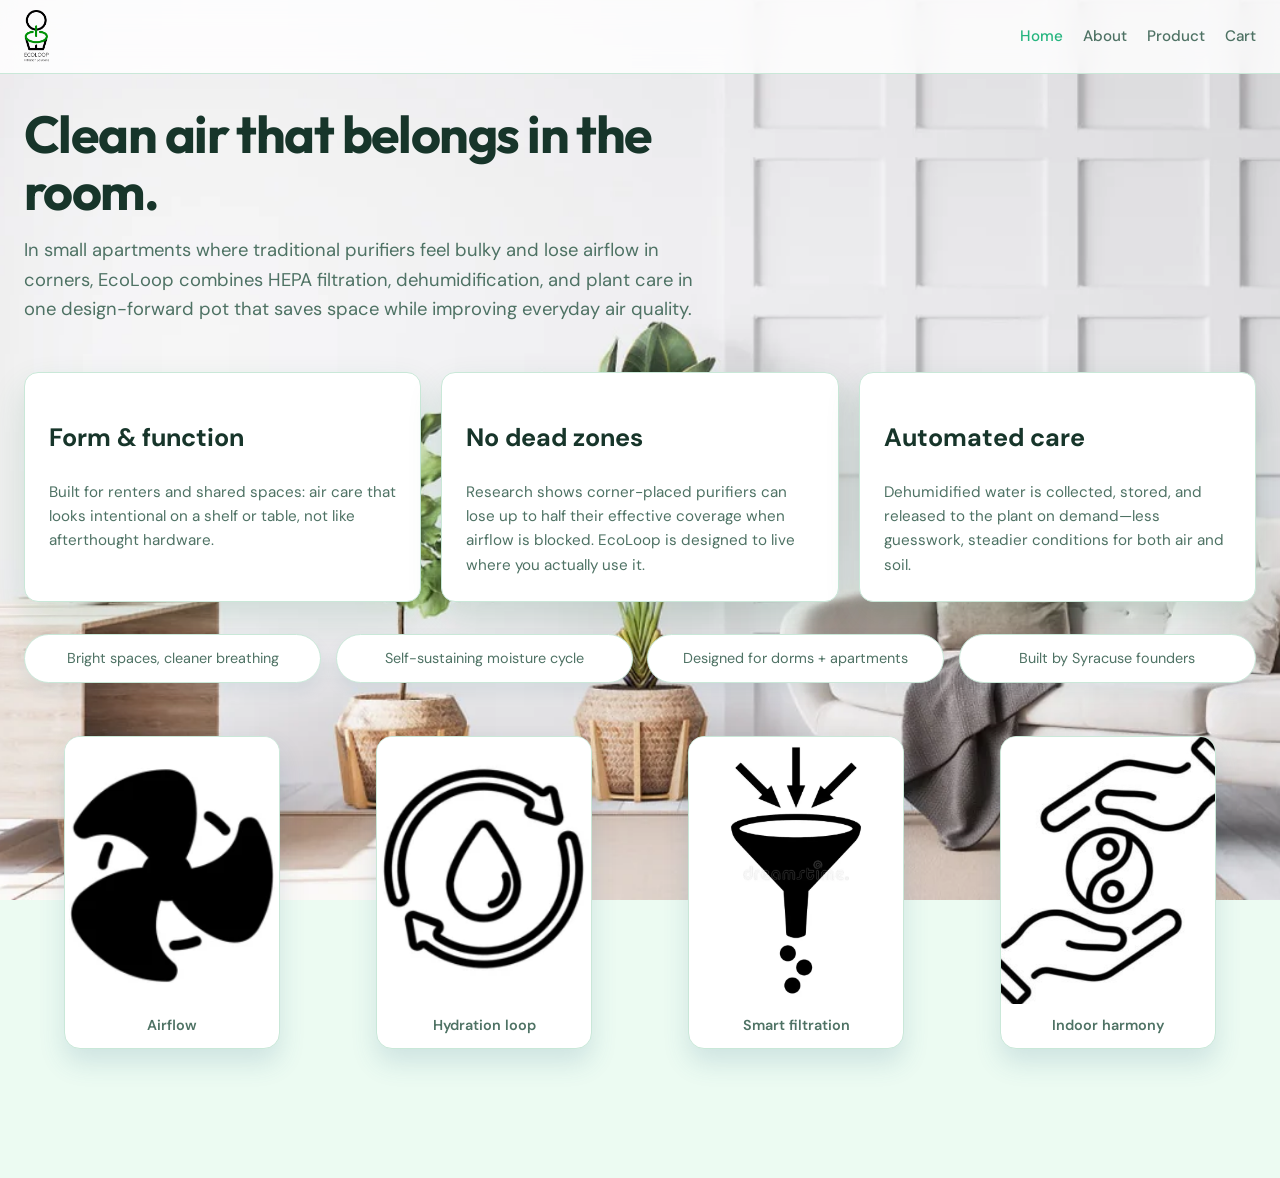
==== commit 539c15ff: "add all pictures" ====
--- a/index.html
+++ b/index.html
@@ -75,16 +75,20 @@
 
         <div class="hero-media-grid">
           <figure class="media-tile">
-            <div class="media-tile-visual visual-a"><span>Airflow</span></div>
+            <img src="images/airflow.png" alt="Airflow icon" loading="lazy" />
+            <figcaption>Airflow</figcaption>
           </figure>
           <figure class="media-tile">
-            <div class="media-tile-visual visual-b"><span>Hydration loop</span></div>
+            <img src="images/hydrationloop.png" alt="Hydration loop icon" loading="lazy" />
+            <figcaption>Hydration loop</figcaption>
           </figure>
           <figure class="media-tile">
-            <div class="media-tile-visual visual-c"><span>Smart filtration</span></div>
+            <img src="images/filtration.png" alt="Smart filtration icon" loading="lazy" />
+            <figcaption>Smart filtration</figcaption>
           </figure>
           <figure class="media-tile">
-            <div class="media-tile-visual visual-d"><span>Indoor harmony</span></div>
+            <img src="images/harmony.png" alt="Indoor harmony icon" loading="lazy" />
+            <figcaption>Indoor harmony</figcaption>
           </figure>
         </div>
       </section>
--- a/styles.css
+++ b/styles.css
@@ -297,6 +297,38 @@
   margin-bottom: 0;
 }
 
+.story-section {
+  max-width: 84ch;
+  margin: 0 auto;
+  text-align: center;
+  padding: 2rem 2.2rem;
+}
+
+.story-section h2 {
+  margin: 0 0 1rem;
+  font-family: var(--font-display);
+  font-size: clamp(1.45rem, 3vw, 1.85rem);
+}
+
+.story-section p {
+  max-width: 72ch;
+  margin-left: auto;
+  margin-right: auto;
+}
+
+.about-story-section {
+  text-align: left;
+}
+
+.about-story-section h2 {
+  text-align: left;
+}
+
+.about-story-section p {
+  margin-left: 0;
+  margin-right: 0;
+}
+
 .mission-block {
   border-left: 3px solid var(--accent);
   padding: 0.35rem 0 0.35rem 1.25rem;
@@ -626,10 +658,12 @@
 }
 
 .media-tile {
-  aspect-ratio: 4 / 5;
+  display: flex;
+  flex-direction: column;
   border-radius: 16px;
   overflow: hidden;
   border: 1px solid var(--ring);
+  background: #ffffff;
   box-shadow: 0 14px 26px rgba(58, 109, 145, 0.16);
   animation: bob 6s ease-in-out infinite;
 }
@@ -640,8 +674,17 @@
 
 .media-tile img {
   width: 100%;
-  height: 100%;
+  aspect-ratio: 4 / 5;
+  height: auto;
   object-fit: cover;
+}
+
+.media-tile figcaption {
+  padding: 0.6rem 0.75rem 0.7rem;
+  font-size: 0.9rem;
+  font-weight: 600;
+  color: var(--text-muted);
+  text-align: center;
 }
 
 .media-tile-visual {
@@ -752,13 +795,10 @@
   overflow: hidden;
 }
 
-.product-shot-visual::before {
-  content: "";
-  position: absolute;
-  inset: -25%;
-  background: radial-gradient(circle at 25% 25%, rgba(255, 255, 255, 0.5), transparent 35%),
-    conic-gradient(from 100deg, rgba(37, 181, 127, 0.5), rgba(46, 159, 105, 0.18), transparent 75%);
-  animation: spin 13s linear infinite;
+.product-shot-visual img {
+  width: 100%;
+  height: 100%;
+  object-fit: cover;
 }
 
 .product-shot-visual span {
@@ -766,10 +806,14 @@
   left: 0.8rem;
   bottom: 0.8rem;
   z-index: 1;
-  color: #ffffff;
+  color: #111111;
   font-size: 0.95rem;
   font-weight: 700;
-  text-shadow: 0 1px 2px rgba(0, 0, 0, 0.2);
+  text-shadow: none;
+  background: rgba(255, 255, 255, 0.9);
+  padding: 0.25rem 0.5rem;
+  border-radius: 8px;
+  border: 1px solid rgba(0, 0, 0, 0.12);
 }
 
 @keyframes bob {
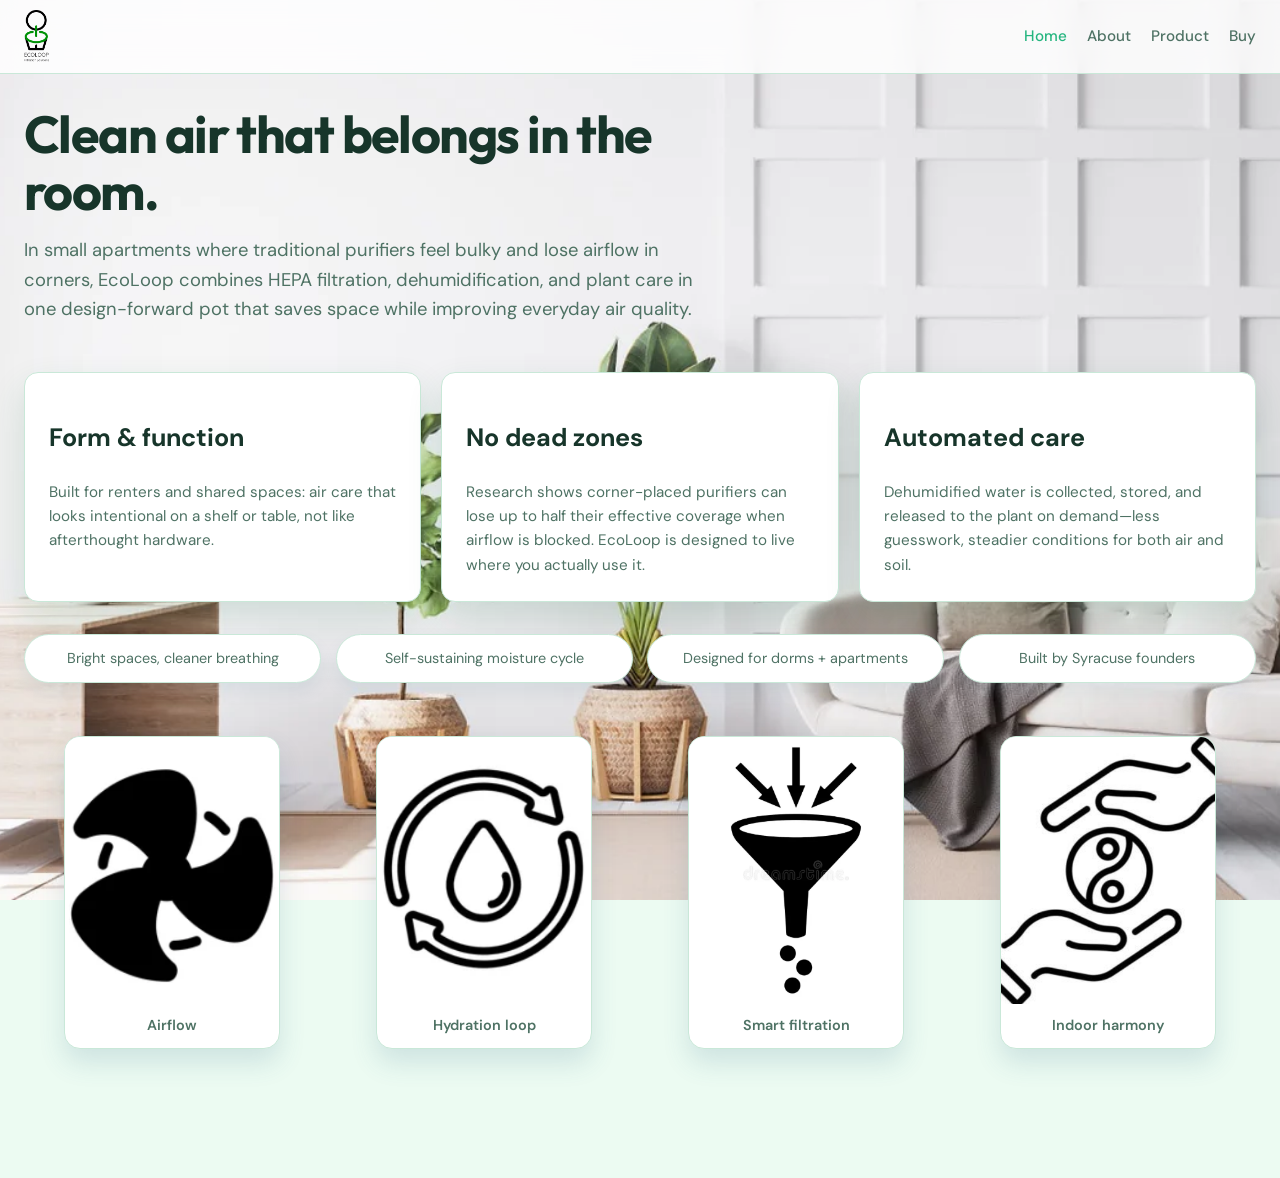
==== commit fab19024: "final touches" ====
--- a/index.html
+++ b/index.html
@@ -28,7 +28,7 @@
           <a href="index.html" aria-current="page">Home</a>
           <a href="about.html">About</a>
           <a href="product.html">Product</a>
-          <a href="cart.html">Cart</a>
+          <a href="cart.html">Buy</a>
         </nav>
       </div>
     </header>
--- a/styles.css
+++ b/styles.css
@@ -896,6 +896,58 @@
   color: var(--text-muted);
 }
 
+.cart-options {
+  display: grid;
+  gap: 0.8rem;
+  margin: 1rem 0 1.15rem;
+}
+
+.cart-option {
+  display: grid;
+  grid-template-columns: auto 88px 1fr auto;
+  gap: 0.75rem;
+  align-items: start;
+  padding: 0.8rem;
+  border: 1px solid var(--ring);
+  border-radius: 12px;
+  background: #ffffff;
+}
+
+.cart-option input[type="checkbox"] {
+  margin-top: 0.2rem;
+}
+
+.cart-option strong {
+  color: var(--text);
+}
+
+.cart-option-image {
+  width: 88px;
+  height: 88px;
+  object-fit: cover;
+  border-radius: 10px;
+  border: 1px solid var(--ring);
+}
+
+.cart-price {
+  margin: 0.2rem 0 0;
+  font-weight: 700;
+  color: var(--text);
+}
+
+.cart-option p {
+  margin: 0.2rem 0 0;
+  font-size: 0.92rem;
+}
+
+.cart-qty {
+  width: 4.25rem;
+  padding: 0.35rem 0.45rem;
+  border: 1px solid var(--ring);
+  border-radius: 8px;
+  font: inherit;
+}
+
 .site-footer {
   border-top: 1px solid var(--ring);
   padding: 2rem var(--page-gutter);
